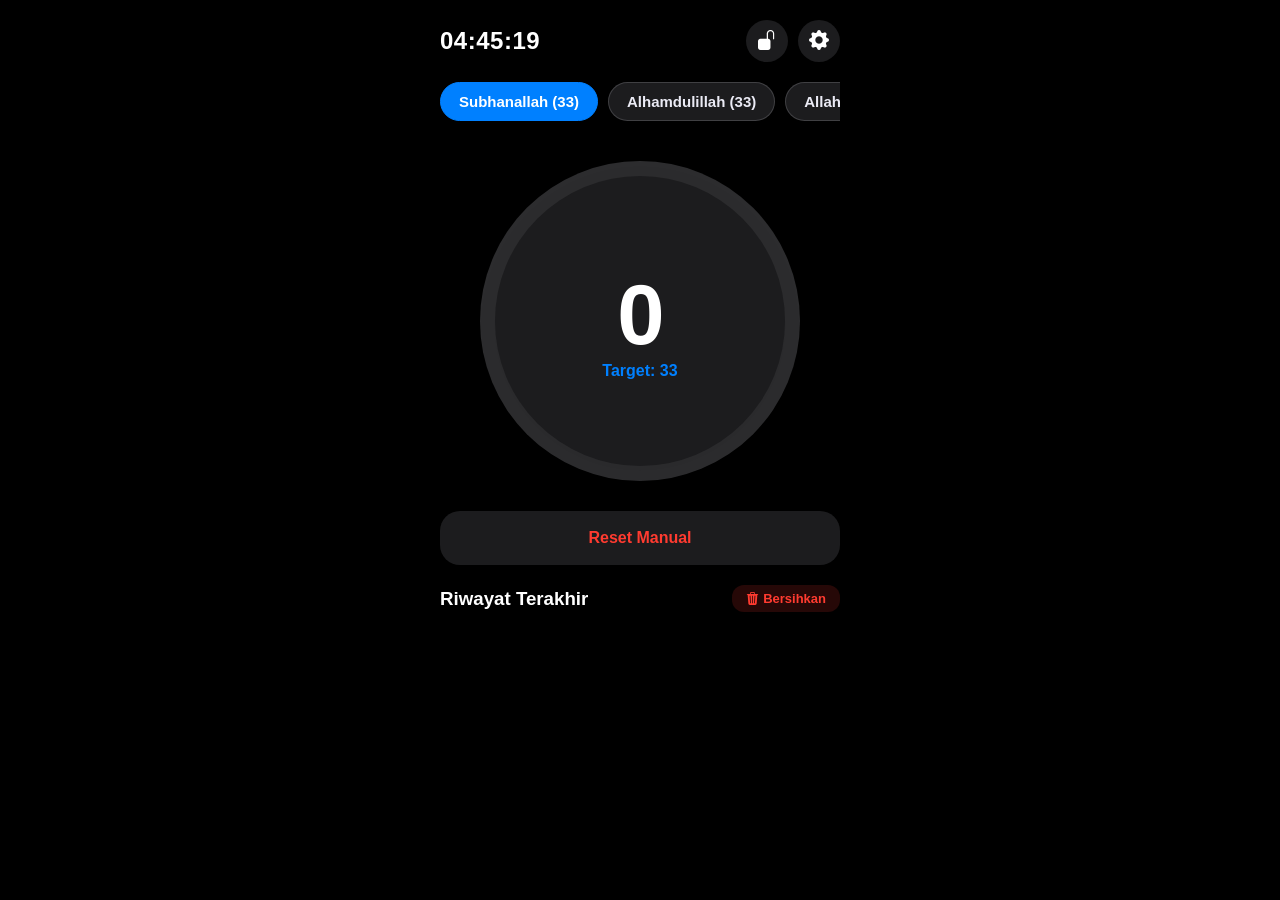
==== tasbih/index.html @ d6705839 "Evolusi Super App Islami v4.0.0: Hybrid API, Kalender Hijriah & Tasbih Native" ====
<!DOCTYPE html>
<html lang="en">
<head>
  <meta charset="UTF-8" />
  <meta name="viewport" content="width=device-width, initial-scale=1, maximum-scale=1, user-scalable=no" />
  <title>Tasbih Digital iOS Style</title>
  <link rel="stylesheet" href="style.css" />
  <link href="https://cdn.jsdelivr.net/npm/bootstrap-icons@1.11.3/font/bootstrap-icons.min.css" rel="stylesheet">
</head>
<body class="night">

  <div class="toast" id="toastNotif">Target Tercapai!</div>
  <button class="exit-zen-btn" onclick="toggleZenSetting()">Keluar Zen Mode</button>

  <div class="modal-overlay" id="customModal">
    <div class="modal-box">
      <div class="modal-title">Atur Target Kustom</div>
      <input type="text" id="customNameInput" class="modal-input" placeholder="Nama Dzikir" style="font-size:18px; margin-bottom:10px; font-weight:normal;" />
      <input type="number" id="customInput" class="modal-input" placeholder="Jumlah Target" />
      <div class="modal-btns">
        <button class="m-btn cancel" onclick="closeModal('customModal')">Batal</button>
        <button class="m-btn save" onclick="saveCustomTarget()">Simpan</button>
      </div>
    </div>
  </div>

  <div class="modal-overlay" id="settingsModal">
    <div class="modal-box">
      <div class="modal-title">Pengaturan</div>
      
      <div class="settings-section">Sistem & Efek</div>
      <div class="setting-item">
        <span class="setting-label">Suara Klik</span>
        <div class="ios-switch" id="sw-sound" onclick="toggleSoundSetting()"></div>
      </div>
      <div class="setting-item">
        <span class="setting-label">Getar (Vibrator)</span>
        <div class="ios-switch active" id="sw-vibrate" onclick="toggleVibrateSetting()"></div>
      </div>

      <div class="settings-section">Fokus Ibadah & Data</div>
      <div class="setting-item">
        <span class="setting-label">Zen Mode</span>
        <div class="ios-switch" id="sw-zen" onclick="toggleZenSetting()"></div>
      </div>
      <div class="setting-item" style="justify-content: center; background: transparent; border: none; padding: 10px 0;">
         <button class="m-btn save" style="width: 100%;" onclick="openFullHistory()"><i class="bi bi-database me-2"></i> Lihat Database History (JSON)</button>
      </div>

      <div class="settings-section">Developer Info</div>
      <div class="soc-list">
        <a href="https://www.instagram.com/sahal_arbani413" target="_blank" class="soc-link"><i class="bi bi-instagram" style="margin-right: 8px;"></i> Instagram</a>
        <a href="https://www.facebook.com/m.mahfudh.71" target="_blank" class="soc-link"><i class="bi bi-facebook" style="margin-right: 8px;"></i> Facebook</a>
        <a href="https://www.tiktok.com/@sahal.arbani?_t=ZS-8vzU6bBIAzQ&_r=1" target="_blank" class="soc-link"><i class="bi bi-tiktok" style="margin-right: 8px;"></i> TikTok</a>
        <a href="https://youtube.com/@sahalarbani" target="_blank" class="soc-link"><i class="bi bi-youtube" style="margin-right: 8px;"></i> YouTube</a>
      </div>

      <button class="m-btn cancel" style="width: 100%; margin-top: 20px;" onclick="closeModal('settingsModal')">Tutup</button>
    </div>
  </div>

  <div class="modal-overlay" id="fullHistoryModal">
    <div class="modal-box" style="display: flex; flex-direction: column; height: 80vh;">
      <div class="modal-title">Database JSON Riwayat</div>
      <div style="overflow-y: auto; flex: 1; text-align: left; background: var(--bg-color); border-radius: 14px; padding: 10px;">
        <ol id="fullHistoryList" style="padding-left: 10px;"></ol>
      </div>
      <div class="modal-btns" style="margin-top: 15px;">
        <button class="m-btn cancel" onclick="clearAllHistory()">Hapus Semua</button>
        <button class="m-btn save" onclick="closeModal('fullHistoryModal')">Tutup</button>
      </div>
    </div>
  </div>

  <div class="top-nav">
    <div class="time" id="time">--:--:--</div>
    <div style="display: flex; gap: 10px;">
      <div class="icon-btn" id="lockBtn" onclick="toggleScreenLock()"><i class="bi bi-unlock-fill"></i></div>
      <div class="icon-btn" onclick="openModal('settingsModal')"><i class="bi bi-gear-fill"></i></div>
    </div>
  </div>

  <div class="preset-container">
    <div class="preset-pill active" onclick="setMode('Subhanallah', 33, this)">Subhanallah (33)</div>
    <div class="preset-pill" onclick="setMode('Alhamdulillah', 33, this)">Alhamdulillah (33)</div>
    <div class="preset-pill" onclick="setMode('Allahu Akbar', 34, this)">Allahu Akbar (34)</div>
    <div class="preset-pill" onclick="openCustomModal(this)">Atur Custom...</div>
  </div>

  <div class="center-container">
    <div class="progress-ring" id="progressRing">
      <button class="massive-btn" id="mainButton" onclick="incrementCount()">
        <div class="counter" id="count">0</div>
        <div class="target-label" id="targetDisplay">Target: 33</div>
      </button>
    </div>
  </div>

  <div class="controls">
    <button class="btn reset" onclick="manualReset()">Reset Manual</button>
  </div>

  <div class="history-card">
    <div class="history-header" style="display: flex; justify-content: space-between; align-items: center; margin-bottom: 15px;">
      <h3 style="margin: 0;">Riwayat Terakhir</h3>
      <button class="clear-history" onclick="clearRecentHistory()"><i class="bi bi-trash3-fill" style="margin-right: 4px;"></i> Bersihkan</button>
    </div>
    <ol id="recentHistoryList"></ol>
  </div>

  <audio id="clickSound" src="click.mp3" preload="auto"></audio>

  <script src="state.js"></script>
  <script src="ui.js"></script>
  <script src="settings.js"></script>
  <script src="core.js"></script>

  <script>
    window.addEventListener('message', function(event) {
      const data = event.data;
      if (data.type === 'SYNC_THEME') {
        if (data.isDark) document.body.classList.add("night");
        else document.body.classList.remove("night");
      }
      if (data.type === 'SYNC_COLOR') {
        document.documentElement.style.setProperty('--accent-color', data.colorHex);
        if (typeof updateDisplay === "function") updateDisplay();
      }
      if (data.type === 'INCREMENT_COUNT') {
        if (typeof incrementCount === "function") incrementCount();
      }
    });

    if (typeof updateTime === 'function') {
      updateTime();
      setInterval(updateTime, 1000);
    }
  </script>
</body>
</html>
---- tasbih/style.css ----
:root {
  --bg-color: #F2F2F7;
  --card-bg: #FFFFFF;
  --text-main: #000000;
  --text-sec: #8E8E93;
  --accent-color: hsl(210, 100%, 50%); /* Base HSL Blue */
  --progress-bg: #E5E5EA;
  --danger: #FF3B30;
  --divider: rgba(60, 60, 67, 0.1);
}

body.night {
  --bg-color: #000000;
  --card-bg: #1C1C1E;
  --text-main: #FFFFFF;
  --text-sec: #EBEBF5;
  --progress-bg: #2C2C2E;
  --divider: rgba(84, 84, 88, 0.65);
}

* { box-sizing: border-box; -webkit-tap-highlight-color: transparent; user-select: none; }

body {
  margin: 0; padding: 20px 20px 100px 20px;
  background: var(--bg-color); 
  font-family: -apple-system, BlinkMacSystemFont, "Segoe UI", Roboto, Helvetica, Arial, sans-serif;
  color: var(--text-main); display: flex; flex-direction: column; align-items: center;
  min-height: 100vh; overflow-x: hidden;
  transition: background-color 0.4s ease, color 0.4s ease;
}

.top-nav { width: 100%; max-width: 400px; display: flex; justify-content: space-between; align-items: center; margin-bottom: 20px; transition: 0.3s; }
.time { font-size: 24px; font-weight: 600; color: var(--text-main); letter-spacing: 0.5px; }

.icon-btn {
  width: 42px; height: 42px; border-radius: 50%; background: var(--card-bg);
  display: flex; justify-content: center; align-items: center; font-size: 20px;
  color: var(--text-main); cursor: pointer; transition: 0.2s;
  box-shadow: 0 4px 15px rgba(0,0,0,0.05);
}
.icon-btn i { font-size: 1.25rem; }
.icon-btn:active { transform: scale(0.9); }

.preset-container { width: 100%; max-width: 400px; display: flex; gap: 10px; overflow-x: auto; padding-bottom: 10px; margin-bottom: 20px; transition: 0.3s;}
.preset-container::-webkit-scrollbar { display: none; }
.preset-pill {
  padding: 10px 18px; background: var(--card-bg); border-radius: 20px; font-size: 15px; font-weight: 600;
  white-space: nowrap; color: var(--text-sec); cursor: pointer; border: 1px solid var(--divider);
  transition: background 0.3s, color 0.3s, border-color 0.3s;
}
.preset-pill.active { background: var(--accent-color); color: #fff; border-color: var(--accent-color); }

.center-container { position: relative; display: flex; justify-content: center; align-items: center; margin: 10px 0 30px 0; transition: 0.4s; }

.progress-ring {
  width: 320px; height: 320px; border-radius: 50%;
  background: conic-gradient(var(--accent-color) 0%, var(--progress-bg) 0%);
  display: flex; justify-content: center; align-items: center; transition: background 0.3s ease; 
}

.massive-btn {
  width: 290px; height: 290px; border-radius: 50%; background: var(--card-bg); border: none;
  display: flex; flex-direction: column; justify-content: center; align-items: center; cursor: pointer;
  box-shadow: 0 4px 20px rgba(0,0,0,0.05); transition: transform 0.1s ease, background 0.3s, opacity 0.3s;
}
.massive-btn:active { transform: scale(0.95); background: var(--progress-bg); }

.counter { font-size: 85px; font-weight: 700; color: var(--text-main); line-height: 1; margin-top: 10px; letter-spacing: -2px;}
.target-label { font-size: 16px; color: var(--accent-color); font-weight: 600; margin-top: 5px; transition: color 0.3s; }

.controls { width: 100%; max-width: 400px; display: flex; gap: 15px; margin-bottom: 20px; transition: 0.3s;}
.btn { flex: 1; padding: 18px 0; border-radius: 20px; border: none; font-size: 16px; font-weight: 600; cursor: pointer; transition: 0.1s; background: var(--card-bg); color: var(--text-main); box-shadow: 0 4px 15px rgba(0,0,0,0.04); }
.btn:active { transform: scale(0.95); }
.btn.reset { color: var(--danger); }

.history-card { width: 100%; max-width: 400px; }
ol { margin: 0; padding-left: 0; list-style-type: none; }
li { font-size: 16px; font-weight: 500; padding: 10px 0; color: var(--text-main); border-bottom: 1px solid var(--divider); display: flex; justify-content: space-between;}
li:last-child { border-bottom: none; }
.hist-target { color: var(--text-sec); font-size: 14px; }

.clear-history {
  background-color: rgba(255, 59, 48, 0.15); 
  color: var(--danger);
  border: none;
  padding: 6px 14px;
  border-radius: 12px;
  font-size: 13px;
  font-weight: 600;
  cursor: pointer;
  transition: all 0.2s cubic-bezier(0.2, 0.8, 0.2, 1);
  display: flex;
  align-items: center;
}
.clear-history:active {
  transform: scale(0.92);
  background-color: var(--danger);
  color: #FFFFFF;
}

.modal-overlay { position: fixed; top: 0; left: 0; width: 100%; height: 100%; background: rgba(0,0,0,0.4); backdrop-filter: blur(5px); display: none; justify-content: center; align-items: center; z-index: 1000; opacity: 0; transition: opacity 0.3s; }
.modal-box { background: var(--card-bg); width: 85%; max-width: 360px; max-height: 85vh; overflow-y: auto; border-radius: 24px; padding: 25px; text-align: center; transform: translateY(20px); transition: transform 0.3s cubic-bezier(0.175, 0.885, 0.32, 1.275); }
.modal-box::-webkit-scrollbar { display: none; }
.modal-overlay.show { display: flex; opacity: 1; }
.modal-overlay.show .modal-box { transform: translateY(0); }

.modal-title { font-size: 20px; font-weight: 700; margin-bottom: 20px; color: var(--text-main); }
.modal-input { width: 100%; padding: 15px; border: 1px solid var(--divider); border-radius: 14px; font-size: 22px; text-align: center; margin-bottom: 10px; background: var(--bg-color); color: var(--text-main); outline: none; font-weight: bold;}
.modal-btns { display: flex; gap: 10px; }
.m-btn { flex: 1; padding: 14px; border-radius: 14px; border: none; font-size: 16px; font-weight: 600; cursor: pointer; }
.m-btn.cancel { background: var(--bg-color); color: var(--text-main); }
.m-btn.save { background: var(--accent-color); color: #FFF; transition: background 0.3s;}

.settings-section { text-align: left; font-size: 13px; font-weight: 700; color: var(--text-sec); text-transform: uppercase; margin: 20px 0 8px 5px; letter-spacing: 0.5px;}
.setting-item { display: flex; justify-content: space-between; align-items: center; padding: 14px 10px; border-bottom: 1px solid var(--divider); background: var(--bg-color); }
.setting-item:first-of-type { border-top-left-radius: 14px; border-top-right-radius: 14px; }
.setting-item:last-of-type { border-bottom: none; border-bottom-left-radius: 14px; border-bottom-right-radius: 14px; }
.setting-label { font-size: 16px; font-weight: 600; color: var(--text-main); }

.ios-switch { position: relative; width: 46px; height: 26px; background: #D1D1D6; border-radius: 26px; cursor: pointer; transition: background 0.3s; }
body.night .ios-switch { background: #39393D; }
.ios-switch::after { content: ''; position: absolute; top: 2px; left: 2px; width: 22px; height: 22px; background: #FFF; border-radius: 50%; box-shadow: 0 2px 5px rgba(0,0,0,0.2); transition: transform 0.3s cubic-bezier(0.2, 0.85, 0.32, 1.2); }
.ios-switch.active { background: #34C759; }
.ios-switch.active::after { transform: translateX(20px); }

.soc-list { display: flex; flex-direction: column; gap: 2px; background: var(--bg-color); border-radius: 14px; overflow: hidden; }
.soc-link { display: block; padding: 14px 10px; color: var(--accent-color); text-decoration: none; font-weight: 600; font-size: 16px; text-align: left; border-bottom: 1px solid var(--divider); transition: color 0.3s; }
.soc-link:last-child { border-bottom: none; }
.soc-link:active { background: var(--divider); }

.toast { position: fixed; top: -60px; left: 50%; transform: translateX(-50%); background: rgba(44, 44, 46, 0.95); backdrop-filter: blur(10px); color: #FFF; padding: 15px 30px; border-radius: 30px; font-weight: 600; font-size: 16px; box-shadow: 0 10px 30px rgba(0,0,0,0.2); transition: top 0.4s cubic-bezier(0.175, 0.885, 0.32, 1.275); z-index: 2000; display: flex; align-items: center; gap: 10px;}
.toast.show { top: 40px; }

body.zen-active .top-nav, body.zen-active .preset-container, body.zen-active .controls {
  opacity: 0; pointer-events: none; height: 0; margin: 0; padding: 0; overflow: hidden;
}
body.zen-active .center-container { transform: scale(1.1); margin-top: 100px; }
.exit-zen-btn { display: none; position: fixed; bottom: 40px; padding: 15px 30px; background: var(--card-bg); color: var(--accent-color); border-radius: 30px; font-weight: bold; font-size: 16px; box-shadow: 0 10px 30px rgba(0,0,0,0.1); cursor: pointer; z-index: 100; border: none; transition: color 0.3s; }
body.zen-active .exit-zen-btn { display: block; }

body.locked .massive-btn { pointer-events: none; opacity: 0.8; }
body.locked #lockBtn { color: var(--danger); background: rgba(255, 59, 48, 0.15); }
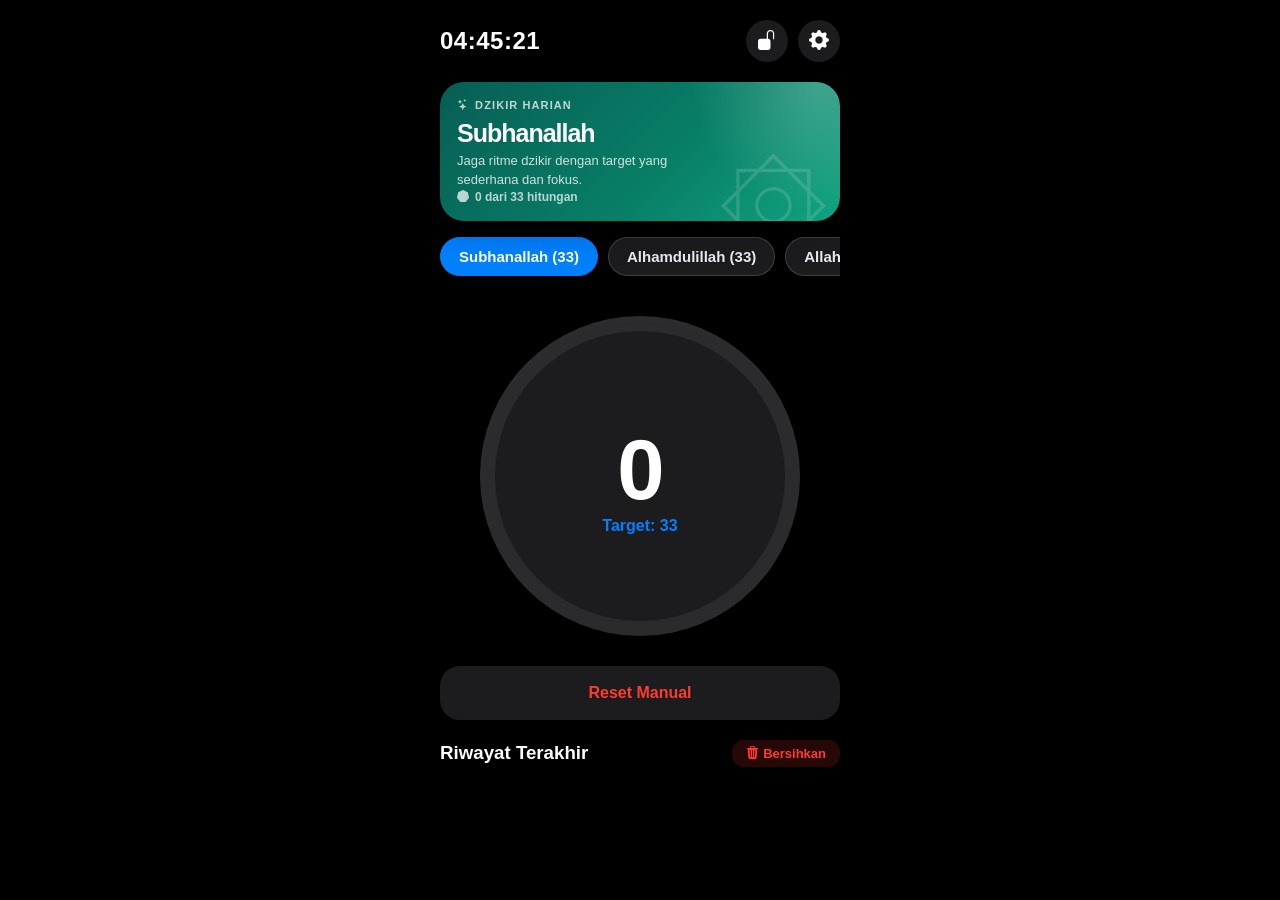
==== commit 2bfa6319: "upgrade reading and tasbih interfaces" ====
--- a/tasbih/index.html
+++ b/tasbih/index.html
@@ -80,6 +80,15 @@
     </div>
   </div>
 
+  <section class="tasbih-hero">
+    <div class="tasbih-hero-copy">
+      <div class="tasbih-hero-kicker"><i class="bi bi-stars"></i> Dzikir Harian</div>
+      <h1 class="tasbih-hero-title" id="heroMode">Subhanallah</h1>
+      <p class="tasbih-hero-text">Jaga ritme dzikir dengan target yang sederhana dan fokus.</p>
+    </div>
+    <div class="tasbih-hero-status"><i class="bi bi-heptagon-fill"></i> <span id="heroProgress">0 dari 33 hitungan</span></div>
+  </section>
+
   <div class="preset-container">
     <div class="preset-pill active" onclick="setMode('Subhanallah', 33, this)">Subhanallah (33)</div>
     <div class="preset-pill" onclick="setMode('Alhamdulillah', 33, this)">Alhamdulillah (33)</div>
--- a/tasbih/style.css
+++ b/tasbih/style.css
@@ -28,6 +28,14 @@
   min-height: 100vh; overflow-x: hidden;
   transition: background-color 0.4s ease, color 0.4s ease;
 }
+
+.tasbih-hero { width: 100%; max-width: 400px; min-height: 132px; margin-bottom: 16px; padding: 17px; display: flex; flex-direction: column; justify-content: space-between; overflow: hidden; position: relative; border-radius: 24px; color: #fff; background: radial-gradient(circle at 95% 0%, rgba(255,255,255,0.22), transparent 32%), linear-gradient(135deg, #075E54, #087F67 58%, #10A37F); box-shadow: 0 14px 32px rgba(0,0,0,0.2); transition: 0.3s; }
+.tasbih-hero::after { content: "۞"; position: absolute; right: 12px; bottom: -40px; color: rgba(255,255,255,0.14); font-size: 7rem; line-height: 1; }
+.tasbih-hero-copy, .tasbih-hero-status { position: relative; z-index: 1; }
+.tasbih-hero-kicker { display: flex; align-items: center; gap: 6px; color: rgba(255,255,255,0.74); font-size: 11px; font-weight: 800; letter-spacing: 0.1em; text-transform: uppercase; }
+.tasbih-hero-title { margin: 8px 0 4px; font-size: 25px; font-weight: 800; letter-spacing: -0.04em; }
+.tasbih-hero-text { max-width: 270px; margin: 0; color: rgba(255,255,255,0.8); font-size: 13px; line-height: 1.45; }
+.tasbih-hero-status { display: flex; align-items: center; gap: 6px; color: rgba(255,255,255,0.72); font-size: 12px; font-weight: 700; }
 
 .top-nav { width: 100%; max-width: 400px; display: flex; justify-content: space-between; align-items: center; margin-bottom: 20px; transition: 0.3s; }
 .time { font-size: 24px; font-weight: 600; color: var(--text-main); letter-spacing: 0.5px; }
@@ -131,7 +139,7 @@
 .toast { position: fixed; top: -60px; left: 50%; transform: translateX(-50%); background: rgba(44, 44, 46, 0.95); backdrop-filter: blur(10px); color: #FFF; padding: 15px 30px; border-radius: 30px; font-weight: 600; font-size: 16px; box-shadow: 0 10px 30px rgba(0,0,0,0.2); transition: top 0.4s cubic-bezier(0.175, 0.885, 0.32, 1.275); z-index: 2000; display: flex; align-items: center; gap: 10px;}
 .toast.show { top: 40px; }
 
-body.zen-active .top-nav, body.zen-active .preset-container, body.zen-active .controls {
+body.zen-active .top-nav, body.zen-active .tasbih-hero, body.zen-active .preset-container, body.zen-active .controls {
   opacity: 0; pointer-events: none; height: 0; margin: 0; padding: 0; overflow: hidden;
 }
 body.zen-active .center-container { transform: scale(1.1); margin-top: 100px; }
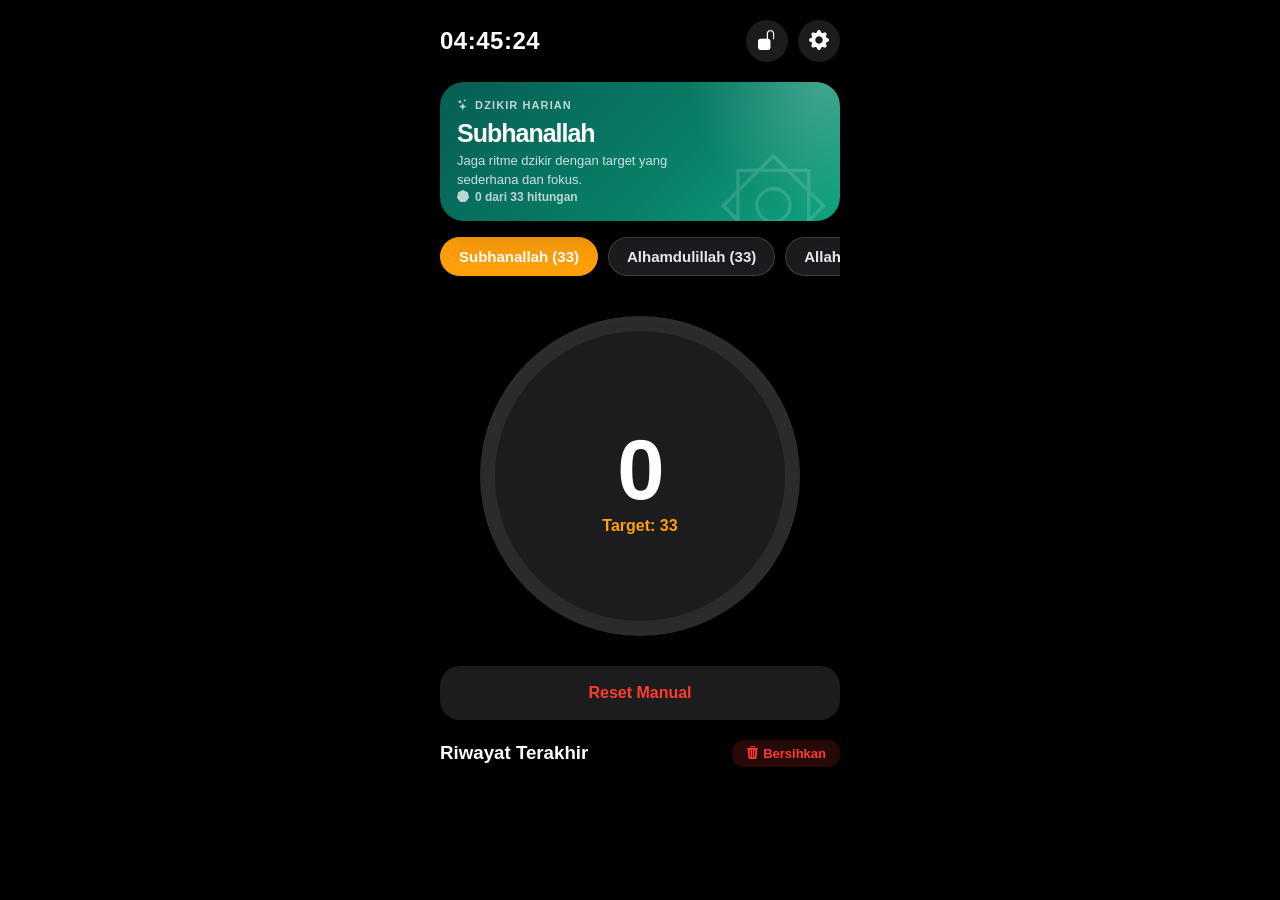
==== commit ee87a792: "fix: tasbih iframe color sync - init from localStorage + request sync on load" ====
--- a/tasbih/index.html
+++ b/tasbih/index.html
@@ -125,6 +125,14 @@
   <script src="core.js"></script>
 
   <script>
+    // ================================================================
+    // INIT COLOR FROM LOCALSTORAGE (FALLBACK SEBELUM SYNC DARI PARENT)
+    // ================================================================
+    const savedColor = localStorage.getItem('appAccentColor');
+    if (savedColor) {
+      document.documentElement.style.setProperty('--accent-color', savedColor);
+    }
+
     window.addEventListener('message', function(event) {
       const data = event.data;
       if (data.type === 'SYNC_THEME') {
@@ -133,12 +141,18 @@
       }
       if (data.type === 'SYNC_COLOR') {
         document.documentElement.style.setProperty('--accent-color', data.colorHex);
+        localStorage.setItem('appAccentColor', data.colorHex);
         if (typeof updateDisplay === "function") updateDisplay();
       }
       if (data.type === 'INCREMENT_COUNT') {
         if (typeof incrementCount === "function") incrementCount();
       }
     });
+
+    // Request sync from parent on load (async, non-blocking)
+    try {
+      window.parent.postMessage({ type: 'REQUEST_SYNC' }, '*');
+    } catch (e) {}
 
     if (typeof updateTime === 'function') {
       updateTime();
--- a/tasbih/style.css
+++ b/tasbih/style.css
@@ -3,7 +3,7 @@
   --card-bg: #FFFFFF;
   --text-main: #000000;
   --text-sec: #8E8E93;
-  --accent-color: hsl(210, 100%, 50%); /* Base HSL Blue */
+  --accent-color: #FF9F0A; /* Base Hex Orange */
   --progress-bg: #E5E5EA;
   --danger: #FF3B30;
   --divider: rgba(60, 60, 67, 0.1);
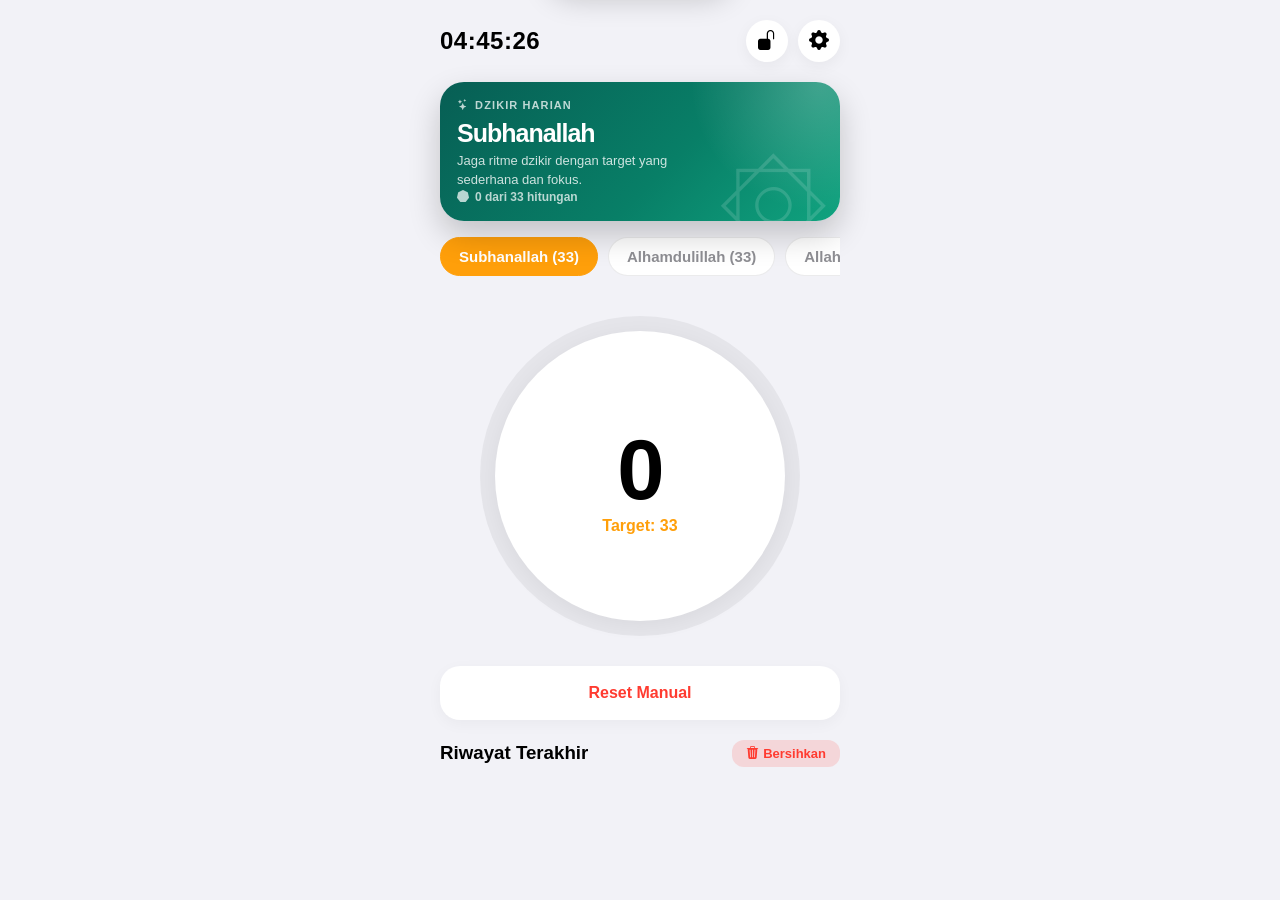
==== commit 5124325d: "fix: tasbih accent color sync - immediate init from localStorage & send REQUEST_SYNC to parent on lo" ====
--- a/tasbih/index.html
+++ b/tasbih/index.html
@@ -125,13 +125,15 @@
   <script src="core.js"></script>
 
   <script>
-    // ================================================================
-    // INIT COLOR FROM LOCALSTORAGE (FALLBACK SEBELUM SYNC DARI PARENT)
-    // ================================================================
-    const savedColor = localStorage.getItem('appAccentColor');
-    if (savedColor) {
+    // Init theme and color immediately from localStorage
+    (function initTasbihThemeAndColor() {
+      const isDark = localStorage.getItem('isDarkMode') === 'true';
+      if (isDark) document.body.classList.add("night");
+      else document.body.classList.remove("night");
+
+      const savedColor = localStorage.getItem('appAccentColor') || '#FF9F0A';
       document.documentElement.style.setProperty('--accent-color', savedColor);
-    }
+    })();
 
     window.addEventListener('message', function(event) {
       const data = event.data;
@@ -141,7 +143,6 @@
       }
       if (data.type === 'SYNC_COLOR') {
         document.documentElement.style.setProperty('--accent-color', data.colorHex);
-        localStorage.setItem('appAccentColor', data.colorHex);
         if (typeof updateDisplay === "function") updateDisplay();
       }
       if (data.type === 'INCREMENT_COUNT') {
@@ -149,10 +150,14 @@
       }
     });
 
-    // Request sync from parent on load (async, non-blocking)
-    try {
-      window.parent.postMessage({ type: 'REQUEST_SYNC' }, '*');
-    } catch (e) {}
+    window.addEventListener('DOMContentLoaded', function() {
+      const savedColor = localStorage.getItem('appAccentColor') || '#FF9F0A';
+      document.documentElement.style.setProperty('--accent-color', savedColor);
+      if (typeof updateDisplay === "function") updateDisplay();
+      if (window.parent && window.parent !== window) {
+        window.parent.postMessage({ type: 'REQUEST_SYNC' }, '*');
+      }
+    });
 
     if (typeof updateTime === 'function') {
       updateTime();
--- a/tasbih/style.css
+++ b/tasbih/style.css
@@ -3,7 +3,7 @@
   --card-bg: #FFFFFF;
   --text-main: #000000;
   --text-sec: #8E8E93;
-  --accent-color: #FF9F0A; /* Base Hex Orange */
+  --accent-color: #FF9F0A; /* Base Orange Amber */
   --progress-bg: #E5E5EA;
   --danger: #FF3B30;
   --divider: rgba(60, 60, 67, 0.1);
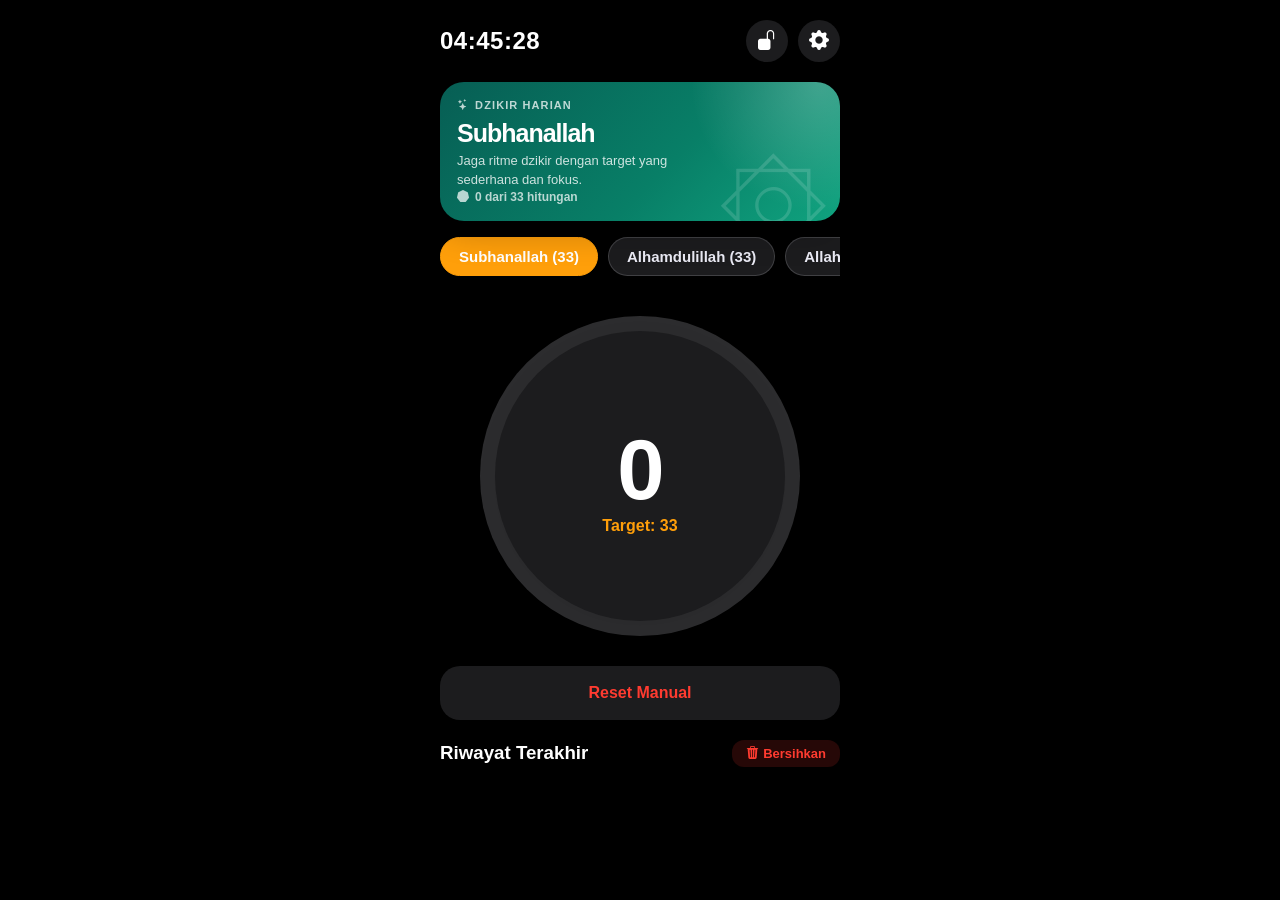
==== commit ab49b8a0: "fix: tasbih accent color full 2-way sync with parent (HEX↔HUE conversion)" ====
--- a/tasbih/index.html
+++ b/tasbih/index.html
@@ -125,37 +125,88 @@
   <script src="core.js"></script>
 
   <script>
+    // ===== HELPER: Konversi HEX ↔ HUE =====
+    function hexToHue(hex) {
+      const result = /^#?([a-f\d]{2})([a-f\d]{2})([a-f\d]{2})$/i.exec(hex);
+      if (!result) return 30; // default orange hue ~30°
+      const r = parseInt(result[1], 16) / 255;
+      const g = parseInt(result[2], 16) / 255;
+      const b = parseInt(result[3], 16) / 255;
+      const max = Math.max(r, g, b), min = Math.min(r, g, b);
+      let h = 0;
+      if (max !== min) {
+        const d = max - min;
+        if (max === r) h = (g - b) / d + (g < b ? 6 : 0);
+        else if (max === g) h = (b - r) / d + 2;
+        else h = (r - g) / d + 4;
+        h = Math.round(h * 60);
+      }
+      return h;
+    }
+    
+    function hueToHex(hue) {
+      const h = hue / 360;
+      const hueToRgb = (p, q, t) => {
+        if (t < 0) t += 1;
+        if (t > 1) t -= 1;
+        if (t < 1/6) return p + (q - p) * 6 * t;
+        if (t < 1/2) return q;
+        if (t < 2/3) return p + (q - p) * (2/3 - t) * 6;
+        return p;
+      };
+      const q = 0.5 < 0.5 ? 0.5 * (1 + 1) : 0.5 + 0.5 - 0.5 * 0.5; // lightness=0.5, saturation=1
+      const p = 2 * 0.5 - q;
+      const r = hueToRgb(p, q, h + 1/3);
+      const g = hueToRgb(p, q, h);
+      const b = hueToRgb(p, q, h - 1/3);
+      const toHex = x => Math.round(x * 255).toString(16).padStart(2, '0');
+      return '#' + toHex(r) + toHex(g) + toHex(b);
+    }
+
+    // State variable untuk hue slider
+    let savedHue = 0;
+    
     // Init theme and color immediately from localStorage
     (function initTasbihThemeAndColor() {
       const isDark = localStorage.getItem('isDarkMode') === 'true';
       if (isDark) document.body.classList.add("night");
       else document.body.classList.remove("night");
 
-      const savedColor = localStorage.getItem('appAccentColor') || '#FF9F0A';
-      document.documentElement.style.setProperty('--accent-color', savedColor);
+      // Sync from parent's appAccentColor (HEX) → tasbih's accentHue (0-360)
+      const savedHex = localStorage.getItem('appAccentColor') || '#FF9F0A';
+      const hue = parseInt(localStorage.getItem('accentHue'), 10) || hexToHue(savedHex);
+      savedHue = hue;
+      localStorage.setItem('accentHue', hue.toString());
+      localStorage.setItem('appAccentColor', savedHex);
+      document.documentElement.style.setProperty('--accent-color', `hsl(${hue}, 100%, 50%)`);
     })();
 
-    window.addEventListener('message', function(event) {
+    // Request sync from parent after DOM is ready
+    window.addEventListener('DOMContentLoaded', function() {
+      if (typeof updateDisplay === "function") updateDisplay();
+      if (window.parent && window.parent !== window) {
+        window.parent.postMessage({ type: 'REQUEST_SYNC' }, '*');
+      }
+    });
       const data = event.data;
       if (data.type === 'SYNC_THEME') {
         if (data.isDark) document.body.classList.add("night");
         else document.body.classList.remove("night");
       }
       if (data.type === 'SYNC_COLOR') {
-        document.documentElement.style.setProperty('--accent-color', data.colorHex);
+        // Parent sends HEX → convert to HUE, update slider & localStorage
+        const hue = hexToHue(data.colorHex);
+        savedHue = hue;
+        localStorage.setItem('accentHue', hue.toString());
+        localStorage.setItem('appAccentColor', data.colorHex);
+        document.documentElement.style.setProperty('--accent-color', `hsl(${hue}, 100%, 50%)`);
         if (typeof updateDisplay === "function") updateDisplay();
+        // Also update slider UI if visible
+        const hueSlider = document.getElementById('hueSlider');
+        if (hueSlider) hueSlider.value = hue;
       }
       if (data.type === 'INCREMENT_COUNT') {
         if (typeof incrementCount === "function") incrementCount();
-      }
-    });
-
-    window.addEventListener('DOMContentLoaded', function() {
-      const savedColor = localStorage.getItem('appAccentColor') || '#FF9F0A';
-      document.documentElement.style.setProperty('--accent-color', savedColor);
-      if (typeof updateDisplay === "function") updateDisplay();
-      if (window.parent && window.parent !== window) {
-        window.parent.postMessage({ type: 'REQUEST_SYNC' }, '*');
       }
     });
 
